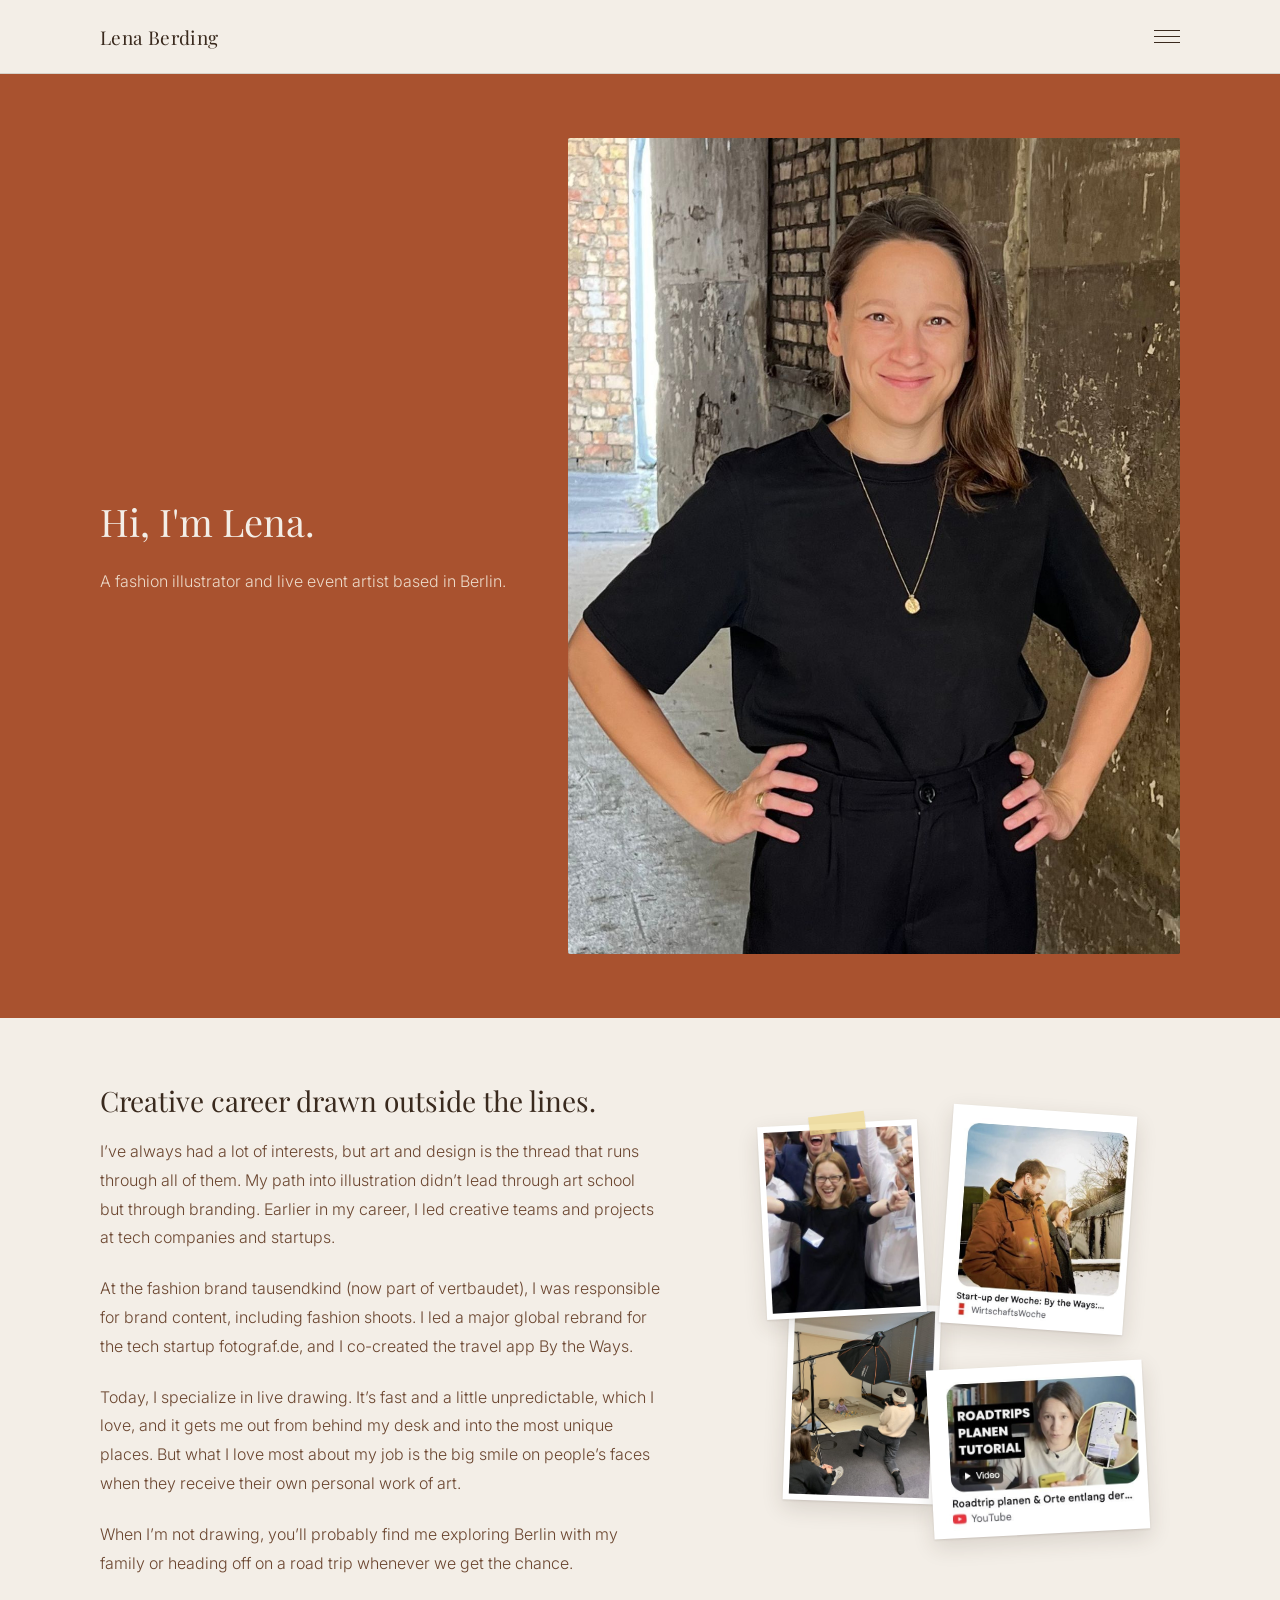
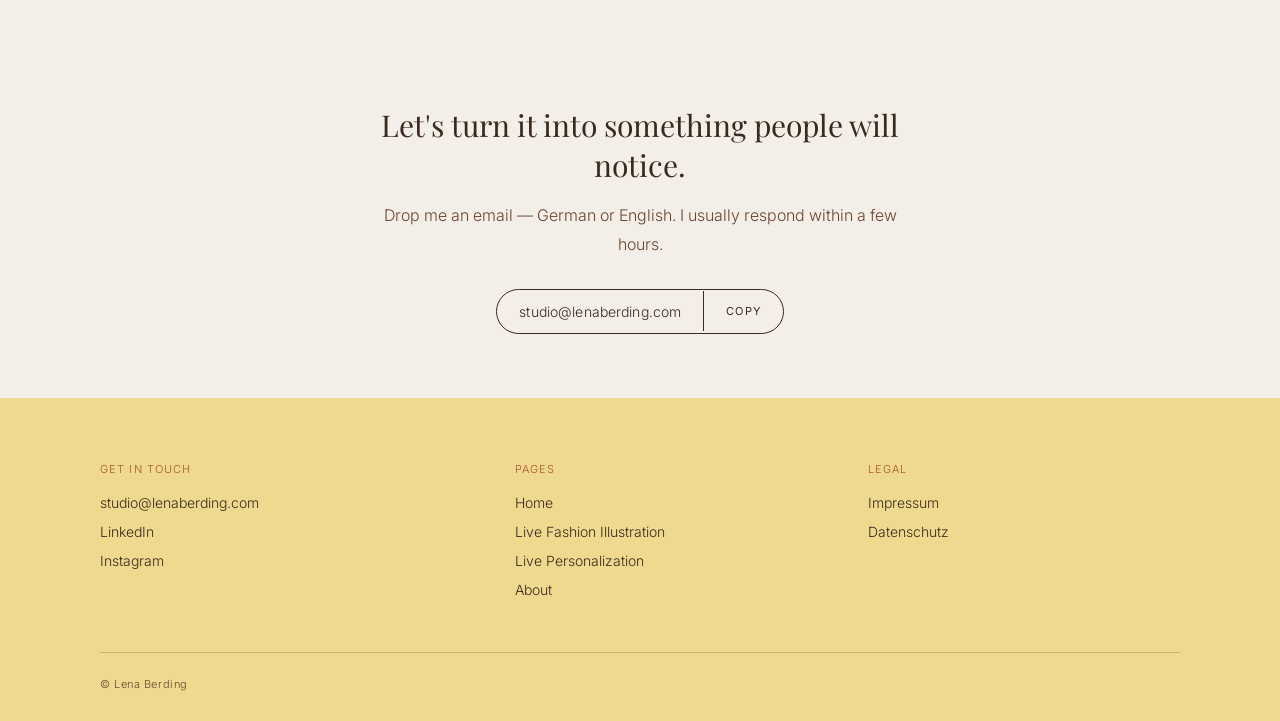
==== about.html @ 581aab5b "About: Überschrift Creative career drawn outside the lines" ====
<!DOCTYPE html>
<html lang="en">
<head>
<meta charset="UTF-8">
<meta name="viewport" content="width=device-width, initial-scale=1.0">

<!-- TEXT: Titel -->
<title>About Lena Berding — Fashion Illustrator &amp; Brand Strategist</title>
<!-- TEXT: Meta-Description -->
<meta name="description" content="I’m Lena, a Berlin-based fashion illustrator and live event artist. Before illustration, I led creative teams and projects at fashion and tech companies.">
<meta name="robots" content="index, follow">
<link rel="canonical" href="https://www.lenaberding.com/about.html">
<meta name="theme-color" content="#A9522F">

<meta property="og:type" content="profile">
<meta property="og:site_name" content="Lena Berding">
<meta property="og:title" content="About Lena Berding — Fashion Illustrator & Brand Strategist">
<meta property="og:description" content="I’m Lena, a Berlin-based fashion illustrator and live event artist. Before illustration, I led creative teams and projects at fashion and tech companies.">
<meta property="og:url" content="https://www.lenaberding.com/about.html">
<meta property="og:image" content="https://www.lenaberding.com/images/fashion-illustrator-lena-berding-about.jpg">
<meta property="og:locale" content="en_US">
<meta name="twitter:card" content="summary_large_image">

<link rel="icon" type="image/x-icon" href="favicon.ico">
<link rel="icon" type="image/png" sizes="32x32" href="favicon-32x32.png">
<link rel="icon" type="image/png" sizes="16x16" href="favicon-16x16.png">
<link rel="apple-touch-icon" sizes="180x180" href="apple-touch-icon.png">
<link rel="manifest" href="site.webmanifest">

<!-- Schriften werden selbst gehostet (fonts/-Ordner + @font-face in style.css) —
     kein Aufruf an Google-Server, daher kein Cookie-Banner dafür nötig. -->
<link rel="stylesheet" href="style.css?v=16">

<script type="application/ld+json">
{
  "@context": "https://schema.org",
  "@type": "Person",
  "name": "Lena Berding",
  "jobTitle": "Fashion Illustrator",
  "url": "https://www.lenaberding.com/about.html",
  "image": "https://www.lenaberding.com/images/fashion-illustrator-lena-berding-about.jpg",
  "email": "studio@lenaberding.com",
  "alumniOf": ["tausendkind", "fotograf.de", "GotPhoto"],
  "description": "Berlin-based fashion illustrator and live event artist with a background in leading creative teams and projects at fashion and tech companies."
}
</script>
</head>
<body>

<header>
  <div class="headbar wrap">
    <a class="logo" href="index.html">Lena Berding</a>
    <button type="button" class="burger" id="burgerBtn" aria-label="Open menu" aria-expanded="false" aria-controls="overlay">
      <span></span><span></span><span></span>
    </button>
  </div>
</header>

<div class="overlay" id="overlay" role="dialog" aria-modal="true" aria-label="Menu">
  <button type="button" class="overlay-close" id="overlayClose" aria-label="Close menu">&times;</button>
  <nav class="overlay-links">
    <a href="index.html">Home</a>
    <a href="live-fashion-illustration.html">Live Fashion Illustration</a>
    <a href="live-personalization.html">Live Personalization</a>
    <a href="about.html" aria-current="page">About</a>
  </nav>
  <div class="overlay-quick">
    <a data-email-user="studio" data-email-domain="lenaberding.com">Contact me</a>
    <a href="https://www.linkedin.com/in/lenaberding/" target="_blank" rel="noopener">LinkedIn</a>
    <a href="https://www.instagram.com/lenaberding" target="_blank" rel="noopener">Instagram</a>
  </div>
</div>

<main>

  <section class="band-terracotta">
    <div class="wrap split">
      <div>
        <!-- TEXT: About-Hero -->
        <h1 style="font-size:38px;">Hi, I'm Lena.</h1>
        <p class="lead" style="margin-top:20px;">A fashion illustrator and live event artist based in Berlin.</p>
      </div>
      <!-- BILD AUSTAUSCHEN: images/fashion-illustrator-lena-berding-about.jpg (empfohlen ca. 900×1200px, Hochformat) -->
      <div class="portrait">
        <img src="images/fashion-illustrator-lena-berding-about.jpg" alt="Portrait of Lena Berding, fashion illustrator and brand strategist" width="900" height="1200" loading="eager" fetchpriority="high">
      </div>
    </div>
  </section>

  <section>
    <div class="wrap about-story">
      <div class="about-story-text">
      <!-- TEXT: Werdegang — je Absatz eine Station -->
      <h2 style="font-size:28px;">Creative career drawn outside the lines.</h2>
      <p class="lead" style="margin-top:18px; max-width:640px;">I’ve always had a lot of interests, but art and design is the thread that runs through all of them. My path into illustration didn’t lead through art school but through branding. Earlier in my career, I led creative teams and projects at tech companies and startups.</p>
      <p class="lead" style="margin-top:22px; max-width:640px;">At the fashion brand tausendkind (now part of vertbaudet), I was responsible for brand content, including fashion shoots. I led a major global rebrand for the tech startup fotograf.de, and I co-created the travel app By the Ways.</p>
      <p class="lead" style="margin-top:22px; max-width:640px;">Today, I specialize in live drawing. It’s fast and a little unpredictable, which I love, and it gets me out from behind my desk and into the most unique places. But what I love most about my job is the big smile on people’s faces when they receive their own personal work of art.</p>
      <p class="lead" style="margin-top:22px; max-width:640px;">When I’m not drawing, you’ll probably find me exploring Berlin with my family or heading off on a road trip whenever we get the chance.</p>
      </div>
      <div class="about-collage" aria-label="Glimpses from earlier projects">
        <figure class="clip c1 tape"><img src="images/about-lena-berding-fotograf-de-photokina.jpg" alt="Lena with the fotograf.de team at photokina" loading="lazy"></figure>
        <figure class="clip c2"><img src="images/about-by-the-ways-wirtschaftswoche-startup-der-woche.jpg" alt="WirtschaftsWoche article: Start-up der Woche, By the Ways" loading="lazy"></figure>
        <figure class="clip c3 tape"><img src="images/about-tausendkind-fashion-shoot-behind-the-scenes.jpg" alt="Behind the scenes at a tausendkind fashion shoot" loading="lazy"></figure>
        <figure class="clip c4"><img src="images/about-by-the-ways-roadtrip-tutorial.jpg" alt="By the Ways road trip planning tutorial on YouTube" loading="lazy"></figure>
      </div>
    </div>
  </section>

  <section class="cta-section on-light">
    <div class="wrap">
      <h2>Let's turn it into something people will notice.</h2>
      <p class="lead">Drop me an email — German or English. I usually respond within a few hours.</p>
      <div class="email-pill">
        <!-- TEXT: E-Mail — an BEIDEN Stellen ändern -->
        <span class="email-text" data-email-user="studio" data-email-domain="lenaberding.com"></span>
        <button class="copy-btn" data-email-user="studio" data-email-domain="lenaberding.com"><span class="copy-label">Copy</span></button>
      </div>
    </div>
  </section>

</main>

<footer>
  <div class="wrap">
    <div class="foot-top">
      <div>
        <div class="foot-col-title">Get in touch</div>
        <div class="foot-links">
          <a data-email-user="studio" data-email-domain="lenaberding.com"></a>
          <a href="https://www.linkedin.com/in/lenaberding/" target="_blank" rel="noopener">LinkedIn</a>
          <a href="https://www.instagram.com/lenaberding" target="_blank" rel="noopener">Instagram</a>
        </div>
      </div>
      <div>
        <div class="foot-col-title">Pages</div>
        <div class="foot-links">
          <a href="index.html">Home</a>
          <a href="live-fashion-illustration.html">Live Fashion Illustration</a>
          <a href="live-personalization.html">Live Personalization</a>
          <a href="about.html">About</a>
        </div>
      </div>
      <div>
        <div class="foot-col-title">Legal</div>
        <div class="foot-links">
          <a href="impressum.html">Impressum</a>
          <a href="datenschutz.html">Datenschutz</a>
        </div>
      </div>
    </div>
    <div class="foot-bottom">
      <span>&copy; Lena Berding</span>
    </div>
  </div>
</footer>

<script src="script.js?v=7"></script>
</body>
</html>
---- style.css ----
/*
  Lena Berding — Website Stylesheet
  ----------------------------------
  Farben, Abstände und Layout werden hier gesteuert.
  Texte werden direkt in index.html geändert.
*/

/* ---------- Schriften (selbst gehostet, kein Google-Fonts-Aufruf) ----------
   Dateien liegen im fonts/-Ordner. Es sind "Variable Fonts": eine einzige
   Datei pro Schriftschnitt deckt automatisch alle Schriftstärken ab (deshalb
   nur 6 Dateien für 3 Schriftfamilien × normal/kursiv). Weil nichts mehr von
   fonts.googleapis.com/fonts.gstatic.com geladen wird, ist dafür auch kein
   Cookie-Banner nötig. Lizenz: SIL Open Font License, siehe fonts/OFL-*.txt. */
  @font-face {
    font-family: 'Inter';
    src: url('fonts/inter-normal.woff2') format('woff2');
    font-weight: 100 900;
    font-style: normal;
    font-display: swap;
  }
  @font-face {
    font-family: 'Inter';
    src: url('fonts/inter-italic.woff2') format('woff2');
    font-weight: 100 900;
    font-style: italic;
    font-display: swap;
  }
  @font-face {
    font-family: 'Playfair Display';
    src: url('fonts/playfair-display-normal.woff2') format('woff2');
    font-weight: 400 900;
    font-style: normal;
    font-display: swap;
  }
  @font-face {
    font-family: 'Playfair Display';
    src: url('fonts/playfair-display-italic.woff2') format('woff2');
    font-weight: 400 900;
    font-style: italic;
    font-display: swap;
  }
  @font-face {
    font-family: 'Cormorant Garamond';
    src: url('fonts/cormorant-garamond-normal.woff2') format('woff2');
    font-weight: 400 900;
    font-style: normal;
    font-display: swap;
  }
  @font-face {
    font-family: 'Cormorant Garamond';
    src: url('fonts/cormorant-garamond-italic.woff2') format('woff2');
    font-weight: 400 900;
    font-style: italic;
    font-display: swap;
  }

  :root{
    --terracotta: #A9522F;
    --terracotta-dark: #7A3A1F;
    --terracotta-deep: #5E2C16;
    --cream: #F3EEE7;
    --cream-2: #ECE4D8;
    --ink: #3A2A1E;
    --ink-soft: #6B4630;
    --gold: #EED98F; /* Buttergelb: Akzentfarbe auf Terracotta */
    --butter: #EED98F;
    --line: rgba(58,42,30,0.15);
  }
  * { box-sizing: border-box; margin:0; padding:0; }
  html { scroll-behavior: smooth; }
  body {
    font-family: 'Inter', sans-serif;
    color: var(--ink);
    background: var(--cream);
    font-weight: 300;
    -webkit-font-smoothing: antialiased;
  }
  h1,h2,h3 { font-family:'Playfair Display', serif; font-weight:400; }
  .acc { font-family:'Playfair Display', serif; font-style: italic; color: var(--gold); font-size: 1.05em; }
  a { color: inherit; text-decoration: none; }
  button { font-family: inherit; cursor: pointer; background:none; border:none; color:inherit; }
  .wrap { max-width: 1160px; margin: 0 auto; padding: 0 40px; }
  @media (max-width: 700px){ .wrap{ padding: 0 22px; } }

  /* ---------- header ---------- */
  header {
    position: sticky; top:0; z-index: 60;
    background: var(--cream); border-bottom: 1px solid var(--line);
  }
  .headbar {
    display:flex; align-items:center; justify-content:space-between;
    padding: 22px 40px;
  }
  @media (max-width: 700px){ .headbar{ padding: 18px 22px; } }
  .logo {
    font-family:'Playfair Display', serif; font-size:19px; letter-spacing:0.02em;
    cursor: pointer; border: none; background: none; color: var(--ink);
  }
  .burger {
    display:flex; flex-direction:column; gap:5px; width: 26px; cursor:pointer;
    background:none; border:0; padding:8px 0; box-sizing:content-box;
  }
  .overlay-close { background:none; border:0; cursor:pointer; padding:4px; }
  .burger:focus-visible, .overlay-close:focus-visible,
  .overlay a:focus-visible, .faq-q:focus-visible { outline: 2px solid var(--gold); outline-offset: 4px; }
  .burger span { display:block; height:1px; background: var(--ink); width:100%; transition: transform .2s, opacity .2s; }

  /* ---------- overlay menu ---------- */
  .overlay {
    position: fixed; inset:0; background: var(--terracotta-deep); color: var(--cream);
    z-index: 100; display:flex; flex-direction:column; justify-content:center;
    padding: 60px; opacity:0; visibility:hidden; transform: translateY(-8px);
    transition: opacity .28s ease, transform .28s ease, visibility .28s;
  }
  .overlay.open { opacity:1; visibility:visible; transform: translateY(0); }
  .overlay-close {
    position:absolute; top: 26px; right: 34px; font-size: 26px; color: var(--cream); line-height:1;
  }
  @media (max-width:700px){ .overlay{ padding: 36px 26px; } .overlay-close{ top:20px; right:22px; } }
  .overlay-links { display:flex; flex-direction:column; gap: 16px; }
  .overlay-links a {
    font-family:'Playfair Display', serif; font-size: 44px; color: var(--cream);
    transition: color .2s;
  }
  .overlay-links a:hover { color: var(--gold); }
  .overlay-links a[aria-current="page"] { color: var(--gold); }
  @media (max-width:700px){ .overlay-links a{ font-size:30px; } }
  .overlay-quick {
    display:flex; gap: 26px; margin-top: 54px; padding-top: 28px; border-top: 1px solid rgba(243,238,231,0.25);
  }
  .overlay-quick a {
    font-size: 12px; letter-spacing: 0.1em; text-transform: uppercase; color: var(--gold);
  }
  .overlay-quick a:hover { color: var(--cream); }

  /* ---------- generic ---------- */
  section { padding: 64px 0; }
  @media (max-width:700px){ section { padding: 48px 0; } }
  .band-terracotta { background: var(--terracotta); color: var(--cream); }
  .band-deep { background: var(--terracotta-deep); color: var(--cream); }
  p.lead { font-size: 16px; line-height: 1.8; color: var(--ink-soft); max-width: 520px; }
  .band-terracotta p.lead, .band-deep p.lead { color: #ecd9c8; }
  .sketch svg { width:100%; height:100%; display:block; }
  .sketch { stroke: currentColor; }

  /* ---------- home hero ---------- */
  .hero {
    display:grid; grid-template-columns: 1.1fr 0.9fr; align-items:center; gap: 50px;
    min-height: 460px;
  }
  @media (max-width:900px){ .hero{ grid-template-columns:1fr; min-height:auto; } }
  .hero h1 { font-size: 46px; line-height: 1.2; max-width: 600px; }
  @media (max-width:600px){ .hero h1{ font-size:32px; } }
  .hero p.lead { margin-top: 22px; }
.hero-figure { color: var(--gold); opacity:0.9; aspect-ratio: 4/5; }
  /* ---------- offer cards ---------- */
  .offers { display:grid; grid-template-columns: 1fr 1fr; gap: 20px; margin-top: 34px; }
  @media (max-width:780px){ .offers{ grid-template-columns:1fr; } }
  .offer-card {
    padding: 42px 40px; border-radius: 2px; transition: transform .2s ease, box-shadow .2s ease;
  }
  .offer-card:hover { transform: translateY(-4px); box-shadow: 0 16px 34px rgba(58,42,30,0.14); }
  .offer-card.dark { background: var(--terracotta-deep); color: var(--cream); }
  .offer-card.light { background: var(--cream-2); color: var(--ink); }
  .offer-card h3 { font-size: 25px; margin-bottom: 14px; }
  .offer-card p { font-size:14px; line-height:1.75; margin-bottom: 26px; max-width: 380px; }
  .offer-card.dark p { color: #ecd9c8; }
  .offer-card.light p { color: var(--ink-soft); }
  .offer-cta {
    display:inline-flex; align-items:center; gap: 8px; font-size:11px; letter-spacing:0.12em; text-transform:uppercase;
    padding: 12px 22px; border: 1px solid currentColor; transition: background .2s ease, color .2s ease;
  }
  .offer-card.dark .offer-cta:hover { background: var(--cream); color: var(--terracotta-deep); }
  .offer-card.light .offer-cta:hover { background: var(--terracotta); color: var(--cream); border-color: var(--terracotta); }
  .offer-cta .arrow { transition: transform .2s ease; }
  .offer-cta:hover .arrow { transform: translateX(4px); }

  /* ---------- split (about teaser) ---------- */
  .split { display:grid; grid-template-columns: 0.8fr 1.2fr; gap: 60px; align-items:center; }
  @media (max-width:860px){ .split{ grid-template-columns:1fr; } }
  .portrait {
    aspect-ratio: 3/4; background: var(--terracotta-dark); border-radius: 2px;
    display:flex; align-items:center; justify-content:center; color: var(--gold);
  }
  .imgblock {
    aspect-ratio: 4/5; background: var(--cream-2); border-radius: 2px;
    display:flex; align-items:center; justify-content:center; color: var(--terracotta);
  }
  .band-terracotta .imgblock, .band-deep .imgblock { background: rgba(243,238,231,0.08); color: var(--gold); }

  /* ---------- contact / CTA section ---------- */
  .cta-section { text-align:center; }
  .cta-section h2 { font-size: 30px; max-width: 560px; margin: 0 auto; }
  .cta-section p.lead { margin: 16px auto 0; text-align:center; }
  .email-pill {
    display:inline-flex; align-items:center; margin-top: 30px; border: 1px solid currentColor;
    border-radius: 999px; overflow:hidden;
  }
  .email-pill .email-text { padding: 13px 22px; font-size: 14px; letter-spacing:0.01em; }
  .email-pill .copy-btn {
    padding: 13px 22px; font-size: 11px; letter-spacing:0.1em; text-transform:uppercase;
    border-left: 1px solid currentColor; transition: background .2s ease, color .2s ease;
    display:flex; align-items:center; gap:6px;
  }
  .cta-section.on-light .email-pill { color: var(--ink); }
  .cta-section.on-light .copy-btn:hover { background: var(--ink); color: var(--cream); }
  .cta-section.on-dark .email-pill { color: var(--cream); }
  .cta-section.on-dark .copy-btn:hover { background: var(--cream); color: var(--terracotta-deep); }

  /* ---------- process steps ---------- */
  .steps { display:grid; grid-template-columns: repeat(3,1fr); gap: 46px; margin-top: 32px; }
  @media (max-width:820px){ .steps{ grid-template-columns:1fr; } }
  .step .stepnum { font-family:'Cormorant Garamond', serif; font-style:italic; font-size:40px; color: var(--terracotta); margin-bottom: 14px; }
  .step h3 { font-size: 20px; margin-bottom: 10px; }
  .step p { font-size: 13.5px; line-height:1.75; color: var(--ink-soft); }

  /* ---------- magic section ---------- */
  .magic { display:grid; grid-template-columns: 1fr 1fr; gap: 60px; align-items:center; }
  @media (max-width:860px){ .magic{ grid-template-columns:1fr; } }
  .magic h2 { font-size: 30px; margin-bottom: 18px; }

  /* ---------- quote section ---------- */
  .quote-section { text-align:center; padding: 0; }
  .quote-section > :first-child { margin-top: 0; }
  .quote-section blockquote {
    font-family:'Playfair Display', serif; font-style: italic; font-size: 32px; line-height:1.4;
    max-width: 640px; margin: 0 auto 40px;
  }
  @media (max-width:600px){ .quote-section blockquote{ font-size:24px; } }
  .quote-image {
    max-width: 520px; margin: 0 auto; aspect-ratio: 16/9; background: rgba(243,238,231,0.08);
    display:flex; align-items:center; justify-content:center; color: var(--gold); border-radius: 2px;
  }

  /* ---------- photo strip (Reihe aus mehreren Fotos, z. B. unter dem Zitat) ----------
     Randlose Reihe: alle Fotos haben dieselbe Höhe, ihre Breite richtet sich nach dem
     eigenen Seitenverhältnis. Läuft absichtlich über die volle Bildschirmbreite
     (deshalb außerhalb von .wrap platziert, siehe HTML).

     Ab 640px Breite (Desktop/Tablet): Flexbox streckt/staucht die Fotos minimal, so
     dass die Reihe exakt die volle Breite ausfüllt, egal wie viele Fotos oder welches
     Format — kein Zuschneiden von Hand nötig.

     Unter 640px (Handy): die Reihe bleibt eine Reihe und wird stattdessen waagerecht
     weggewischt (Scroll-Snap) — so verhindert, dass die Fotos auf kleinen Screens
     untereinander erscheinen. */
  .photo-strip {
    display:flex; height: 320px; gap: 5px; margin-top: 34px;
  }
  .photo-strip img {
    height:100%; width:auto; flex:1 1 auto; min-width:0; object-fit:cover; display:block;
  }
  @media (max-width:900px){ .photo-strip{ height: 240px; } }
  @media (max-width:640px){
    .photo-strip {
      height: 200px; margin-top: 34px; gap: 6px;
      overflow-x: auto; -webkit-overflow-scrolling: touch; scroll-snap-type: x mandatory;
      padding: 0 22px;
    }
    .photo-strip img { flex: 0 0 auto; scroll-snap-align: start; }
  }

  /* ---------- faq ---------- */
  .faq-list { margin-top: 20px; }
  .faq-item { border-top: 1px solid rgba(243,238,231,0.25); padding: 26px 0; }
  .faq-item:last-child { border-bottom: 1px solid rgba(243,238,231,0.25); }
  .faq-q { display:flex; justify-content:space-between; align-items:center; gap:16px; font-size:15px; font-family:'Playfair Display',serif; color: var(--cream); cursor:pointer; list-style:none; }
  .faq-q::-webkit-details-marker { display:none; }
  .faq-q .plus { font-family:'Inter',sans-serif; font-size: 20px; color: var(--gold); transition: transform .2s; }
  .faq-item[open] .plus { transform: rotate(45deg); }
  .faq-a { padding-top: 14px; font-size:13.5px; line-height:1.8; color: #f2e6d9; max-width: 620px; }
  .faq-a ul { margin-top: 8px; padding-left: 20px; }
  .faq-a li { margin-bottom: 4px; }

  /* ---------- masonry gallery (Serien-Übersicht, z.B. editorial-illustration.html) ----------
     Bilder ordnen sich automatisch in gleich breite Spalten ein, unabhängig vom
     Seitenverhältnis (Hochformat, Querformat, quadratisch) — kein manuelles
     Zuschneiden nötig. Die Spalten selbst (.masonry-col) werden von script.js
     zur Laufzeit erzeugt und befüllt (siehe initMasonry dort); das sorgt dafür,
     dass immer alle Spalten über die volle Breite genutzt werden, auch bei nur
     wenigen bzw. sehr unterschiedlich hohen Bildern.
     Jede Kachel verlinkt auf eine eigene Serien-Detailseite (siehe series-*.html). */
  .masonry { margin-top: 50px; display:flex; align-items:flex-start; gap: 28px; }
  @media (max-width: 900px){ .masonry{ gap: 20px; } }
  .masonry-col { display:flex; flex-direction:column; gap: 28px; flex: 1 1 0; min-width: 0; }
  @media (max-width: 900px){ .masonry-col{ gap: 20px; } }
  .masonry-item {
    display:block; position: relative; border-radius: 2px; overflow:hidden; background: var(--cream-2);
  }
  .masonry-item img { width:100%; height:auto; display:block; transition: transform .5s ease; }
.masonry-item video { width:100%; height:auto; display:block; }
  .masonry-item:hover img, .masonry-item:focus-visible img { transform: scale(1.045); }
  .masonry-overlay {
    position:absolute; inset:0; display:flex; align-items:center; justify-content:center;
    text-align:center; padding: 22px; background: rgba(58,42,30,0.45);
    opacity:0; transition: opacity .3s ease;
  }
  .masonry-item:hover .masonry-overlay,
  .masonry-item:focus-visible .masonry-overlay { opacity:1; }
  .masonry-title {
    font-family:'Playfair Display', serif; font-style: italic; font-size: 20px; color: var(--cream);
  }
  .masonry-item:focus-visible { outline: 2px solid var(--gold); outline-offset: 3px; }

  /* ---------- Serien-Detailseite (series-*.html): Titel + Beschreibung oben,
     darunter die volle Galerie dieser Serie — gleiche Masonry-Logik, ohne Link/Overlay. ---------- */
  .series-back { display:inline-block; margin-bottom: 26px; font-size: 13px; letter-spacing:0.04em; color: var(--ink-soft); }
  .series-back:hover { color: var(--terracotta); }
  .series-head h1 { font-size: 38px; max-width: 700px; }
  @media (max-width:600px){ .series-head h1{ font-size:28px; } }
  .series-head p.lead { margin-top: 18px; max-width: 640px; }
  .series-gallery { margin-top: 10px; }
  .series-gallery .masonry-item { cursor: default; }
  .series-gallery .masonry-item img { transition: none; }

  /* ---------- about ---------- */
  .credits { margin-top: 34px; padding-top: 20px; padding-bottom: 20px; display:flex; flex-wrap:wrap; gap: 10px 28px; }
  .credits a { font-size:11px; letter-spacing:0.08em; text-transform:uppercase; color: var(--ink-soft); opacity:0.75; border-bottom: 1px solid transparent; }
  .credits a:hover { opacity:1; border-color: var(--ink-soft); }

  /* ---------- legal ---------- */
  .legal h1 { margin-bottom: 30px; }
.legal h2 { font-size: 30px; margin-bottom: 26px; }
.legal h3 { font-size: 16px; margin: 26px 0 8px; }
.legal p { font-size: 13.5px; line-height: 1.9; color: var(--ink-soft); max-width: 640px; }

.legal ul,
.legal ol {
  font-size: 13.5px;
  line-height: 1.9;
  color: var(--ink-soft);
  max-width: 640px;
  margin: 0 0 16px;
  padding-left: 20px;
}

.legal li {
  margin-bottom: 8px;
}

  /* ---------- footer ---------- */
  footer { background: var(--terracotta-deep); color: var(--cream); padding: 64px 0 30px; }
  .foot-top { display:grid; grid-template-columns: 1.2fr 1fr 1fr; gap: 40px; }
  @media (max-width:700px){ .foot-top{ grid-template-columns:1fr; gap: 34px; } }
  .foot-col-title { font-size: 11px; letter-spacing:0.1em; text-transform:uppercase; color: var(--gold); margin-bottom: 18px; }
  .foot-links { display:flex; flex-direction:column; gap: 12px; font-size: 14px; }
  .foot-links a { color: #ecd9c8; }
  .foot-links a:hover { color: var(--cream); }
  .foot-bottom {
    margin-top: 54px; padding-top: 24px; border-top: 1px solid rgba(243,238,231,0.2);
    display:flex; flex-wrap:wrap; justify-content:space-between; gap:14px;
    font-size: 11px; letter-spacing:0.05em; color: #d9bfa8;
  }


/* ---------- Bilder ----------
   Alle Bild-Container (Hero, Portrait, Galerie, Zitat-Bild) skalieren
   das eingesetzte <img> automatisch passend zu, egal welches Seitenverhältnis
   das Originalfoto hat. */
.hero-figure img,
.hero-figure video,
.portrait img,
.imgblock img,
.quote-image img,
.drawing-img img {
  width: 100%;
  height: 100%;
  object-fit: cover;
  display: block;
  border-radius: 2px;
}

/* ---------- Teaser-Karten mit Bild (Startseite, "Let's work together") ----------
   Das Bild sitzt unter dem Button und läuft bis an den Kartenrand.
   Bildausschnitt anpassen: object-position im style-Attribut des <img> ändern
   (z. B. "50% 30%" = mittig, eher oben). */
.offer-card { display:flex; flex-direction:column; overflow:hidden; }
.offer-card .offer-cta { align-self:flex-start; }
/* Die ganze Karte ist klickbar, daher reagiert der Button auf Hover über der Karte */
.offer-card.dark:hover .offer-cta { background: var(--cream); color: var(--terracotta-deep); }
.offer-card.light:hover .offer-cta { background: var(--terracotta); color: var(--cream); border-color: var(--terracotta); }
.offer-card:hover .offer-cta .arrow { transform: translateX(4px); }
.offer-media {
  margin: 34px -40px -42px; aspect-ratio: 2 / 1; overflow:hidden;
}
.offer-media img { width:100%; height:100%; object-fit:cover; display:block; transition: transform .5s ease; }
.offer-card:hover .offer-media img { transform: scale(1.03); }
@media (max-width:700px){
  .offer-card { padding: 34px 26px; }
  .offer-media { margin: 28px -26px -34px; aspect-ratio: 3 / 2; }
}

/* ---------- Hero-Collage (2×2 Fotos im Hero, z. B. Live-Seite) ---------- */
.hero-grid {
  display:grid; grid-template-columns: 1fr 1fr; grid-template-rows: 1fr 1fr; gap: 0; aspect-ratio: 4/5; overflow:hidden;
}
.hero-grid img { width:100%; height:100%; object-fit:cover; display:block; min-height:0; }

/* ---------- Projekt-Section: Titel + Text, darunter eine freie Collage ----------
   COLLAGE — Bilder ordnen sich automatisch in Reihen gleicher Höhe an, die die
   volle Breite füllen (wie in einem Fotoalbum). Funktioniert mit 3 genauso wie
   mit 10 Bildern, auf dem Handy werden die Reihen kürzer und die Bilder größer.
   Pro Bild:  style="--r:0.75"  = Seitenverhältnis Breite/Höhe
              (Hochformat 3:4 = 0.75, Querformat 4:3 = 1.33, Handy-Screenshot = 0.46)
   class="tilt" bzw. "tilt tilt-left" = Bild leicht schräg mit Schatten, als Akzent
   (gut für Screenshots von Instagram & Co.).
   Zum Hinzufügen: eine komplette <figure>-Zeile kopieren und Dateinamen ändern. */
.project-head { max-width: 680px; }
.project-head h2 { font-size: 30px; line-height:1.25; }
.project-head .project-meta {
  font-size: 11px; letter-spacing: 0.12em; text-transform: uppercase; color: var(--terracotta);
  margin-bottom: 14px;
}
.project-head p.lead { margin-top: 16px; max-width: 620px; }
@media (max-width:600px){ .project-head h2{ font-size:25px; } }

.collage {
  --h: 320px;
  display:flex; flex-wrap:wrap; gap: 4px; margin-top: 32px; align-items:center; justify-content:center;
}
.collage figure {
  margin:0; flex: calc(var(--r) * 100) 1 calc(var(--r) * var(--h));
  aspect-ratio: var(--r); max-width: calc(var(--r) * var(--h) * 1.2);
  overflow:hidden; border-radius: 2px; background: var(--cream-2);
}
.collage img { width:100%; height:100%; object-fit:cover; display:block; }
.collage figure.tilt {
  flex-grow: 0; overflow:visible; background:none; position:relative; z-index:1;
  transform: rotate(4deg) translateY(10px); margin: 0 6px;
}
.collage figure.tilt.tilt-left { transform: rotate(-5deg) translateY(-6px); }
.collage figure.tilt img { border-radius: 10px; box-shadow: 0 14px 30px rgba(58,42,30,0.28); }
.collage.compact { --h: 240px; } /* etwas niedrigere Reihen, z. B. damit 4 Bilder in eine Reihe passen */
@media (max-width:900px){ .collage, .collage.compact{ --h: 220px; } }
@media (max-width:600px){
  .collage, .collage.compact { --h: 190px; gap: 4px; margin-top: 24px; }
  .collage figure.tilt { transform: rotate(3deg); margin: 6px 4px; flex-basis: calc(var(--r) * var(--h) * 0.8); }
  .collage figure.tilt.tilt-left { transform: rotate(-3deg); }
}

/* ---------- Teaser im Magazin-Stil (Startseite): keine Kästen, Bild oben, Text darunter ---------- */
.offers.editorial { gap: 40px; }
.offers.editorial .offer-card { background: none; color: var(--ink); padding: 0; }
.offers.editorial .offer-card:hover { transform:none; box-shadow:none; }
.offers.editorial .offer-card p { color: var(--ink-soft); }
.offers.editorial .offer-media { order: -1; margin: 0 0 26px; aspect-ratio: 4 / 3; border-radius: 2px; }
.offers.editorial .offer-cta { padding: 0 0 4px; border: none; border-bottom: 1px solid currentColor; }
.offers.editorial .offer-card:hover .offer-cta { background:none; color: var(--terracotta); border-color: var(--terracotta); }

/* ---------- Hero-CTA (Live-Seite): "Enquire →" + E-Mail-Pill ---------- */
.hero-cta { margin-top: 30px; display:flex; flex-wrap:wrap; align-items:center; gap: 14px 18px; }
.hero-cta-label { font-weight: 700; font-size: 21px; letter-spacing: 0.02em; display:inline-flex; align-items:center; gap: 10px; }
.hero-cta-label .arrow { font-size: 24px; line-height: 1; }
.hero .email-pill { margin-top: 0; color: var(--cream); }
.hero .copy-btn:hover { background: var(--cream); color: var(--terracotta-deep); }
@media (max-width:600px){ .hero-cta { flex-direction:column; align-items:center; gap: 12px; margin-top: 36px; } .hero-cta-label .arrow { transform: rotate(90deg); } .hero .email-pill .email-text, .hero .email-pill .copy-btn { padding: 12px 16px; } .hero .email-pill .email-text { font-size: 13px; } }
@media (max-width:600px){ .hero-center-mobile > div:first-child { text-align:center; } .hero-center-mobile h1, .hero-center-mobile p.lead { margin-left:auto; margin-right:auto; } }

/* ---------- Buttergelb statt Dunkelbraun ----------
   Flächen (About-Teaser, Fotoreihe/FAQ, Kontakt auf About, Footer) sind buttergelb
   mit dunkler Schrift. Dazu taucht Buttergelb als Akzent auf Terracotta wieder auf
   (Hero-Kursivwörter, Menü, Copy-Button-Hover, Textmarkierung). */
.band-deep, footer { background: var(--butter); color: var(--ink); }
.band-deep p.lead { color: var(--ink-soft); }
.band-deep .offer-cta { color: var(--ink); border-color: var(--ink); }
.band-deep .offer-cta:hover { background: var(--ink); color: var(--butter); }
.faq-item { border-top-color: rgba(58,42,30,0.22); }
.faq-item:last-child { border-bottom-color: rgba(58,42,30,0.22); }
.faq-q { color: var(--ink); }
.faq-q .plus { color: var(--terracotta); }
.faq-a { color: var(--ink-soft); }
.cta-section.on-dark .email-pill { color: var(--ink); }
.cta-section.on-dark .copy-btn:hover { background: var(--ink); color: var(--butter); }
.foot-col-title { color: var(--terracotta); }
.foot-links a { color: var(--ink); }
.foot-links a:hover { color: var(--terracotta); }
.foot-bottom { border-top-color: rgba(58,42,30,0.2); color: var(--ink-soft); }
.overlay { background: var(--terracotta); }
.hero .copy-btn:hover, .band-terracotta .copy-btn:hover { background: var(--butter); color: var(--ink); border-color: var(--butter); }
::selection { background: var(--butter); color: var(--ink); }

/* ---------- about: collage ---------- */
.about-story { display: grid; grid-template-columns: minmax(0, 1fr) minmax(0, 0.75fr); gap: 64px; align-items: center; }
.about-story-text .lead { max-width: 560px !important; }
.about-collage { position: relative; aspect-ratio: 1 / 1.1; width: 100%; max-width: 400px; justify-self: center; }
.clip { position: absolute; margin: 0; background: #fff; padding: 6px; box-shadow: 0 1px 2px rgba(58,42,30,0.12), 0 8px 22px rgba(58,42,30,0.14); }
.clip img { display: block; width: 100%; height: auto; }
.clip.tape::before { content: ""; position: absolute; top: -9px; left: 50%; width: 56px; height: 18px; transform: translateX(-50%) rotate(-4deg); background: rgba(238,217,143,0.75); box-shadow: 0 1px 2px rgba(58,42,30,0.08); }
.c1 { left: 0;   top: 3%;  width: 40%; transform: rotate(-3deg); z-index: 2; }
.c2 { left: 46%; top: 0;   width: 46%; transform: rotate(4deg);  z-index: 3; }
.c3 { left: 6%;  top: 44%; width: 38%; transform: rotate(2deg);  z-index: 1; }
.c4 { left: 42%; top: 58%; width: 54%; transform: rotate(-3deg); z-index: 4; }
@media (max-width: 900px) {
  .about-story { grid-template-columns: 1fr; gap: 48px; }
  .about-collage { max-width: 340px; margin: 0 auto; }
}
@media (max-width: 600px) { .clip { padding: 4px; } .clip.tape::before { width: 40px; height: 13px; top: -7px; } }
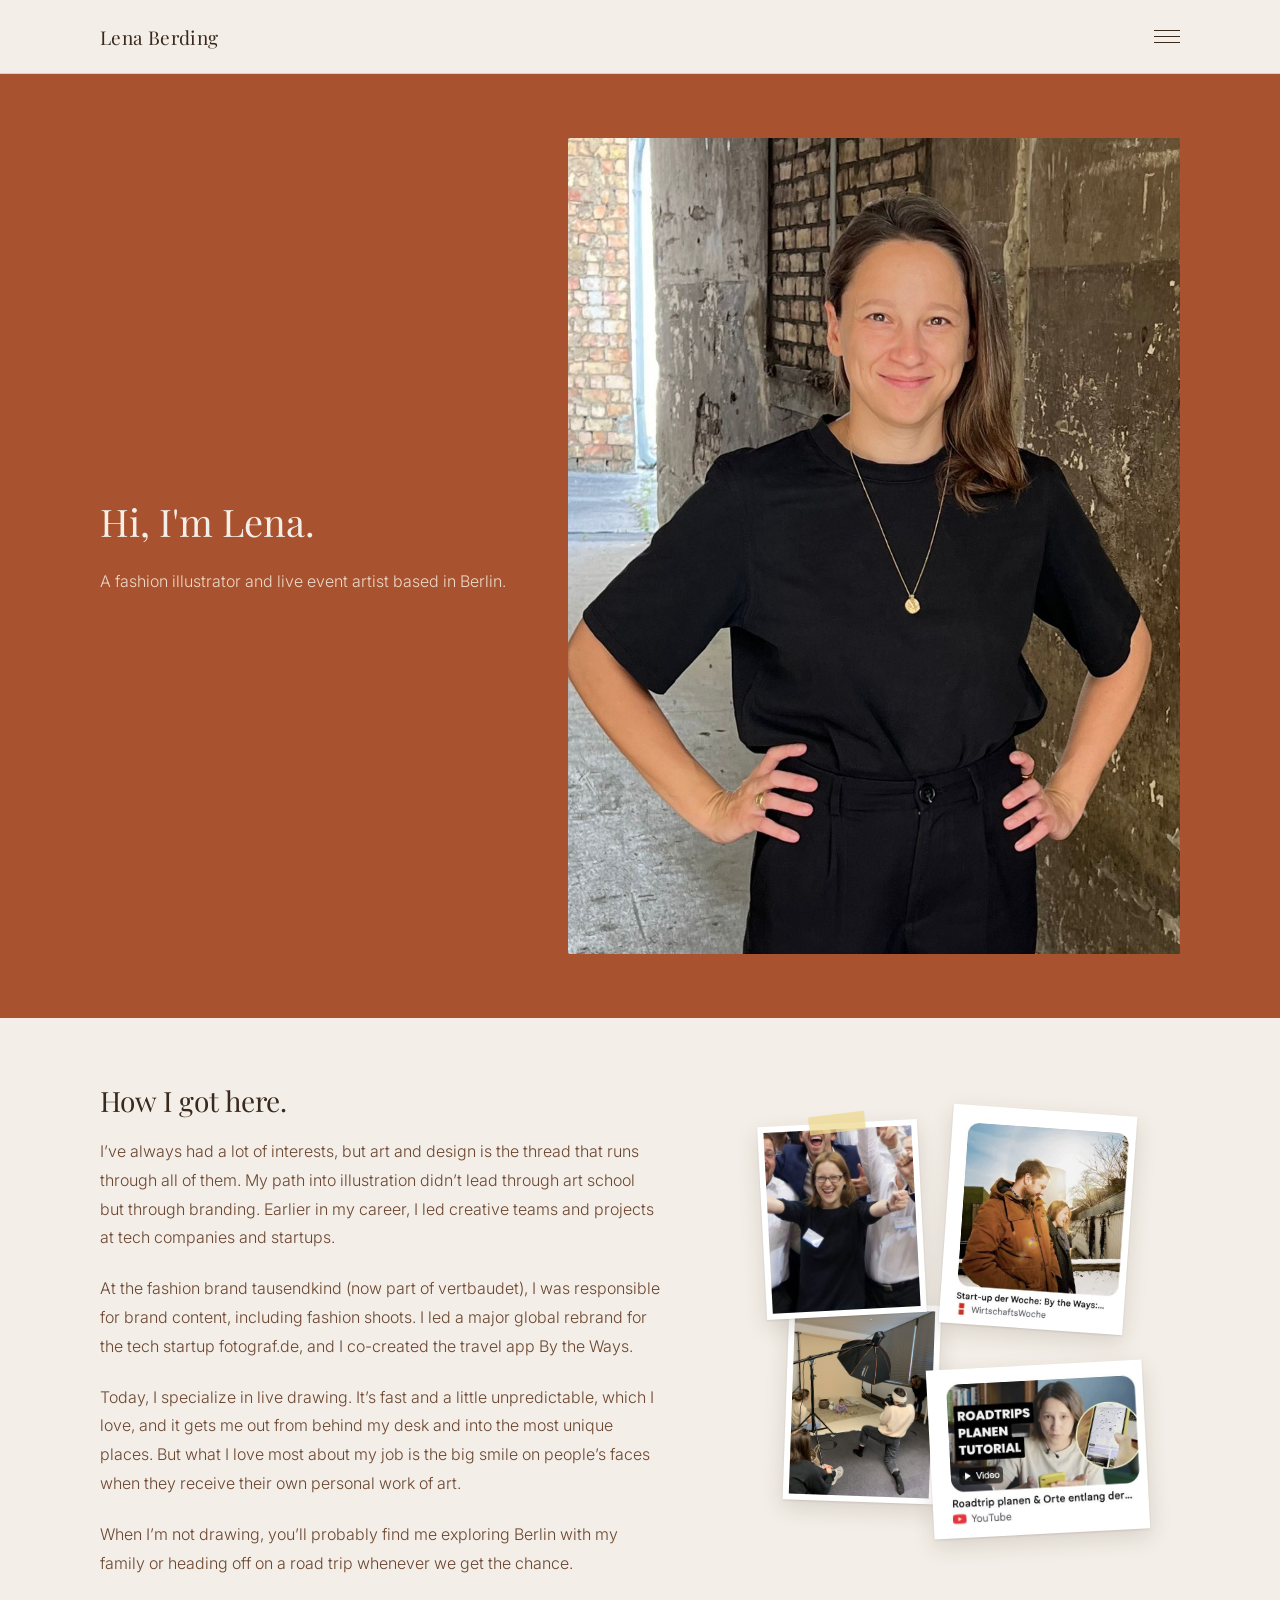
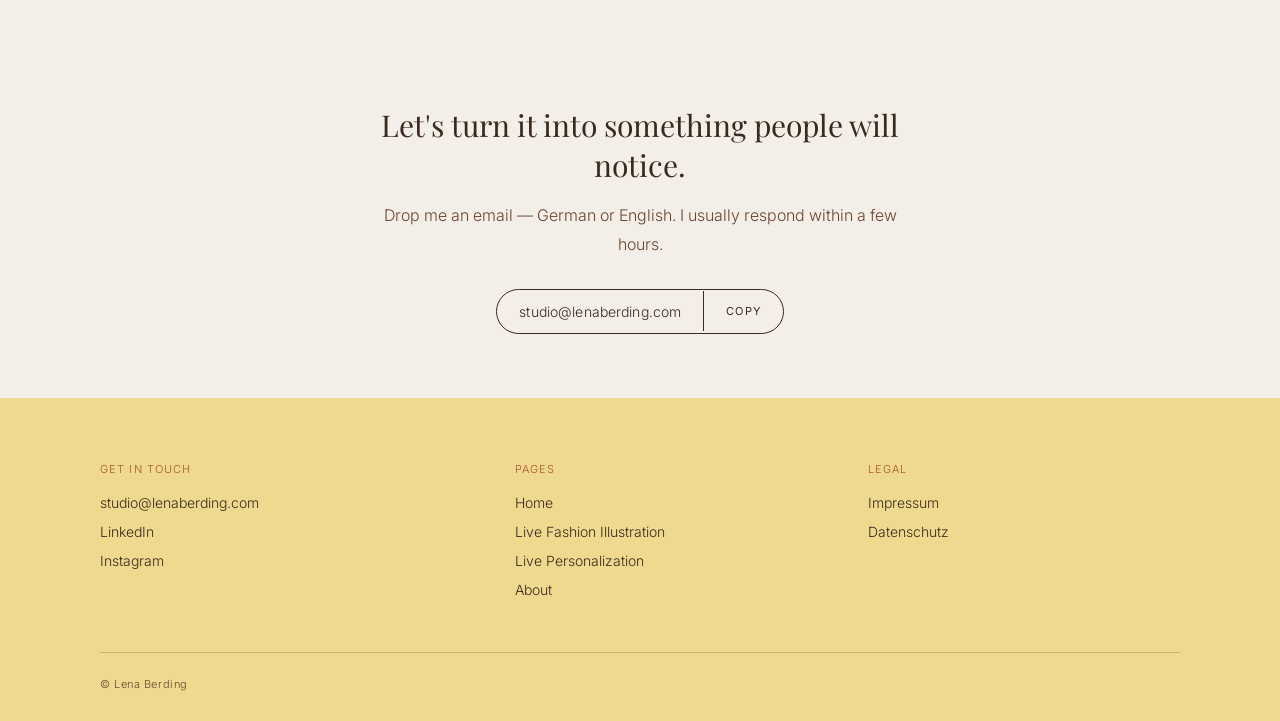
==== commit 4753d2c2: "About: neutrale Überschrift" ====
--- a/about.html
+++ b/about.html
@@ -91,7 +91,7 @@
     <div class="wrap about-story">
       <div class="about-story-text">
       <!-- TEXT: Werdegang — je Absatz eine Station -->
-      <h2 style="font-size:28px;">Creative career drawn outside the lines.</h2>
+      <h2 style="font-size:28px;">How I got here.</h2>
       <p class="lead" style="margin-top:18px; max-width:640px;">I’ve always had a lot of interests, but art and design is the thread that runs through all of them. My path into illustration didn’t lead through art school but through branding. Earlier in my career, I led creative teams and projects at tech companies and startups.</p>
       <p class="lead" style="margin-top:22px; max-width:640px;">At the fashion brand tausendkind (now part of vertbaudet), I was responsible for brand content, including fashion shoots. I led a major global rebrand for the tech startup fotograf.de, and I co-created the travel app By the Ways.</p>
       <p class="lead" style="margin-top:22px; max-width:640px;">Today, I specialize in live drawing. It’s fast and a little unpredictable, which I love, and it gets me out from behind my desk and into the most unique places. But what I love most about my job is the big smile on people’s faces when they receive their own personal work of art.</p>
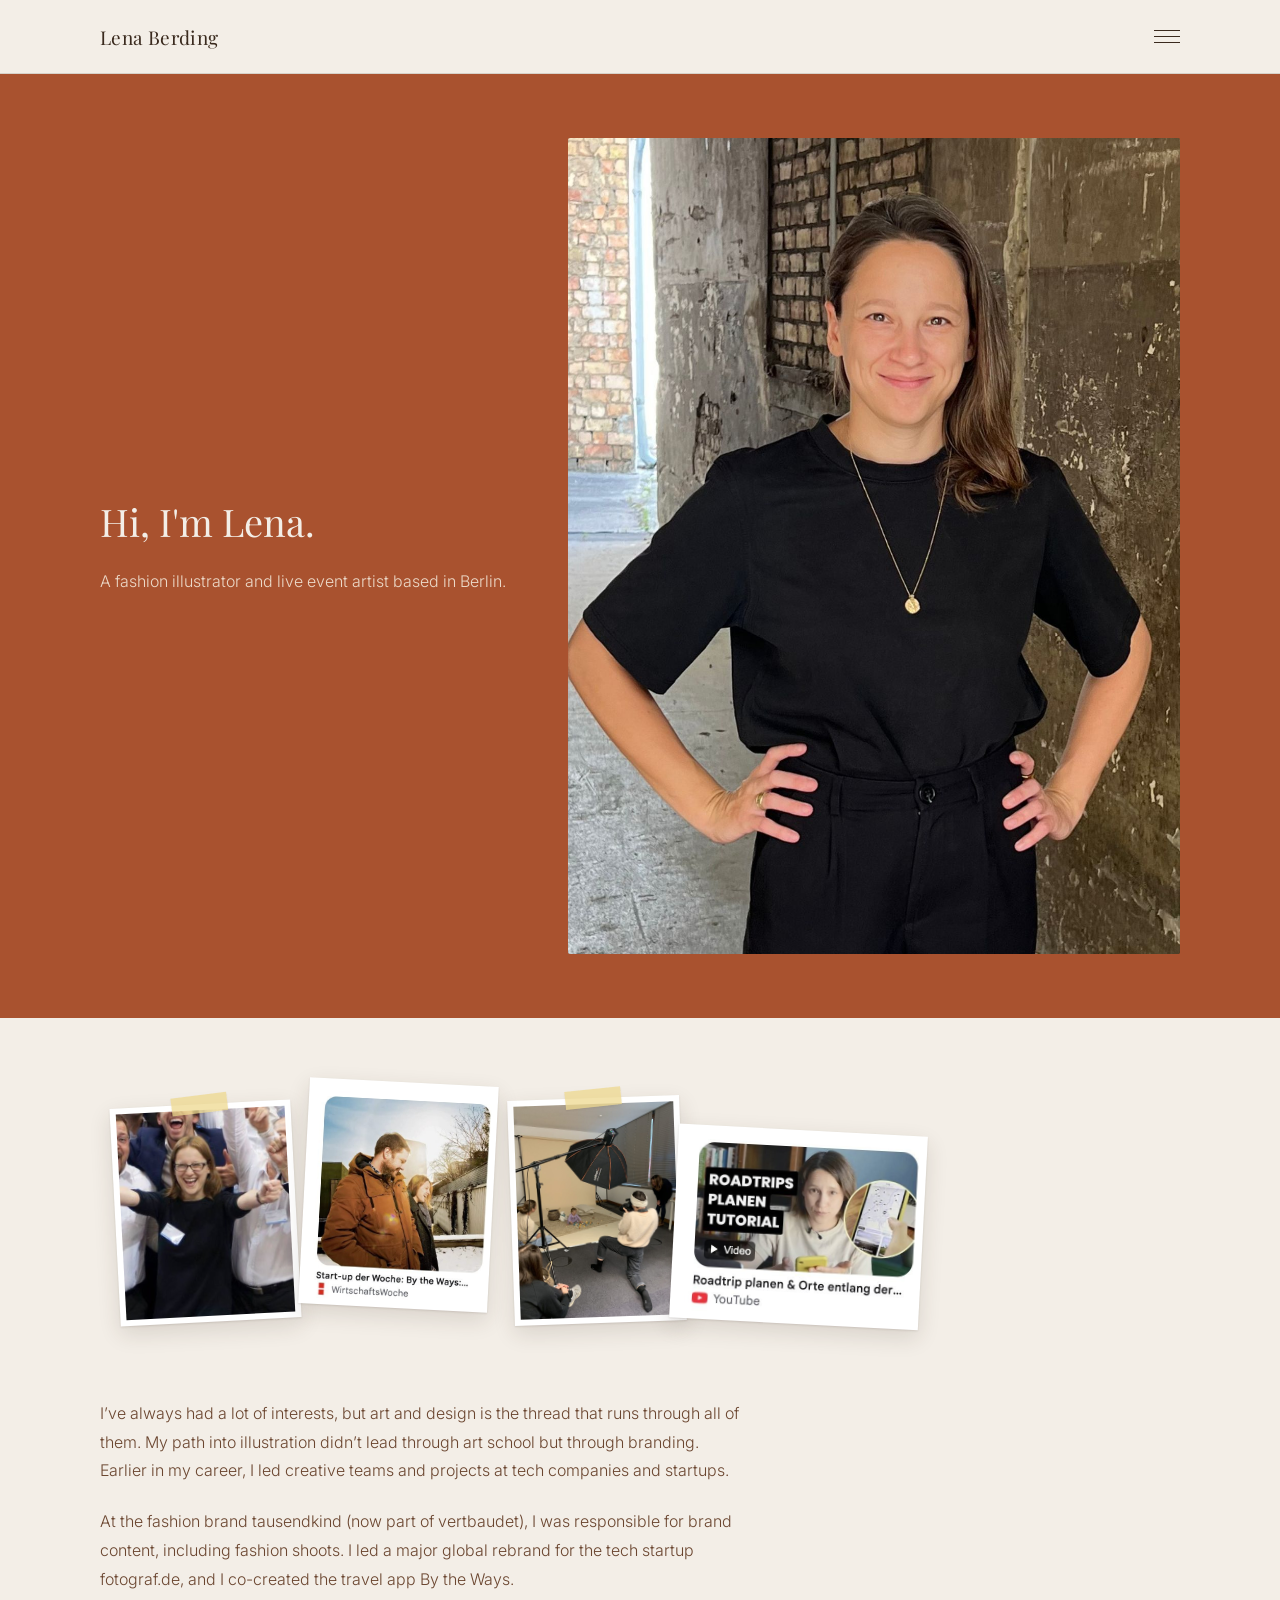
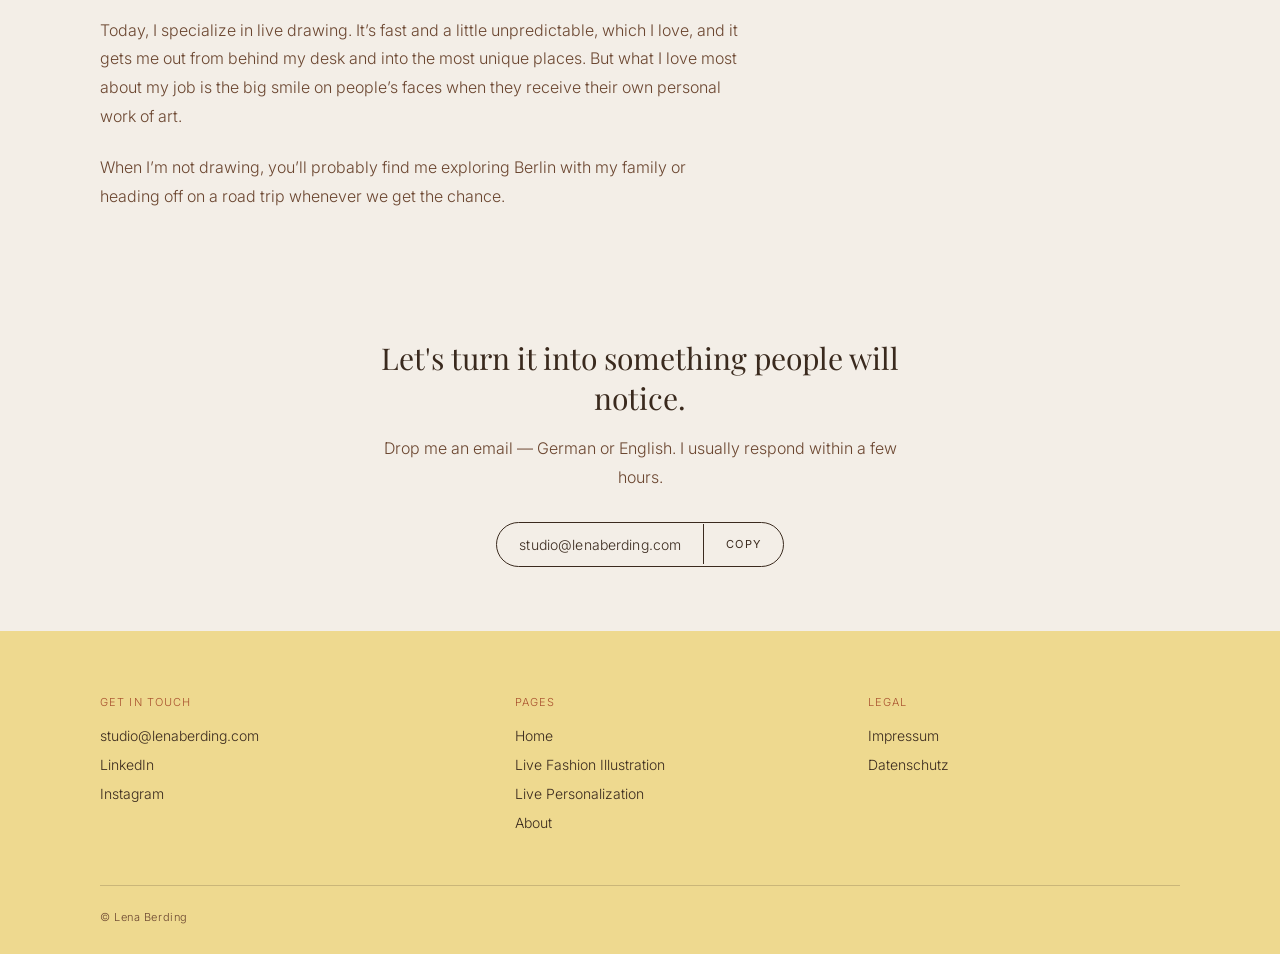
==== commit 6888e208: "About: Collage oben, Text darunter, ohne Überschrift" ====
--- a/about.html
+++ b/about.html
@@ -29,7 +29,7 @@
 
 <!-- Schriften werden selbst gehostet (fonts/-Ordner + @font-face in style.css) —
      kein Aufruf an Google-Server, daher kein Cookie-Banner dafür nötig. -->
-<link rel="stylesheet" href="style.css?v=16">
+<link rel="stylesheet" href="style.css?v=17">
 
 <script type="application/ld+json">
 {
@@ -89,19 +89,18 @@
 
   <section>
     <div class="wrap about-story">
-      <div class="about-story-text">
-      <!-- TEXT: Werdegang — je Absatz eine Station -->
-      <h2 style="font-size:28px;">How I got here.</h2>
-      <p class="lead" style="margin-top:18px; max-width:640px;">I’ve always had a lot of interests, but art and design is the thread that runs through all of them. My path into illustration didn’t lead through art school but through branding. Earlier in my career, I led creative teams and projects at tech companies and startups.</p>
-      <p class="lead" style="margin-top:22px; max-width:640px;">At the fashion brand tausendkind (now part of vertbaudet), I was responsible for brand content, including fashion shoots. I led a major global rebrand for the tech startup fotograf.de, and I co-created the travel app By the Ways.</p>
-      <p class="lead" style="margin-top:22px; max-width:640px;">Today, I specialize in live drawing. It’s fast and a little unpredictable, which I love, and it gets me out from behind my desk and into the most unique places. But what I love most about my job is the big smile on people’s faces when they receive their own personal work of art.</p>
-      <p class="lead" style="margin-top:22px; max-width:640px;">When I’m not drawing, you’ll probably find me exploring Berlin with my family or heading off on a road trip whenever we get the chance.</p>
-      </div>
       <div class="about-collage" aria-label="Glimpses from earlier projects">
         <figure class="clip c1 tape"><img src="images/about-lena-berding-fotograf-de-photokina.jpg" alt="Lena with the fotograf.de team at photokina" loading="lazy"></figure>
         <figure class="clip c2"><img src="images/about-by-the-ways-wirtschaftswoche-startup-der-woche.jpg" alt="WirtschaftsWoche article: Start-up der Woche, By the Ways" loading="lazy"></figure>
         <figure class="clip c3 tape"><img src="images/about-tausendkind-fashion-shoot-behind-the-scenes.jpg" alt="Behind the scenes at a tausendkind fashion shoot" loading="lazy"></figure>
         <figure class="clip c4"><img src="images/about-by-the-ways-roadtrip-tutorial.jpg" alt="By the Ways road trip planning tutorial on YouTube" loading="lazy"></figure>
+      </div>
+      <div class="about-story-text">
+      <!-- TEXT: Werdegang — je Absatz eine Station -->
+      <p class="lead" style="margin-top:0; max-width:640px;">I’ve always had a lot of interests, but art and design is the thread that runs through all of them. My path into illustration didn’t lead through art school but through branding. Earlier in my career, I led creative teams and projects at tech companies and startups.</p>
+      <p class="lead" style="margin-top:22px; max-width:640px;">At the fashion brand tausendkind (now part of vertbaudet), I was responsible for brand content, including fashion shoots. I led a major global rebrand for the tech startup fotograf.de, and I co-created the travel app By the Ways.</p>
+      <p class="lead" style="margin-top:22px; max-width:640px;">Today, I specialize in live drawing. It’s fast and a little unpredictable, which I love, and it gets me out from behind my desk and into the most unique places. But what I love most about my job is the big smile on people’s faces when they receive their own personal work of art.</p>
+      <p class="lead" style="margin-top:22px; max-width:640px;">When I’m not drawing, you’ll probably find me exploring Berlin with my family or heading off on a road trip whenever we get the chance.</p>
       </div>
     </div>
   </section>
--- a/style.css
+++ b/style.css
@@ -480,18 +480,22 @@
 ::selection { background: var(--butter); color: var(--ink); }
 
 /* ---------- about: collage ---------- */
-.about-story { display: grid; grid-template-columns: minmax(0, 1fr) minmax(0, 0.75fr); gap: 64px; align-items: center; }
-.about-story-text .lead { max-width: 560px !important; }
-.about-collage { position: relative; aspect-ratio: 1 / 1.1; width: 100%; max-width: 400px; justify-self: center; }
+.about-story { display: flex; flex-direction: column; gap: 48px; }
+.about-story-text .lead { max-width: 640px !important; }
+.about-collage { position: relative; width: 100%; max-width: 860px; aspect-ratio: 3.2 / 1; margin-left: -1%; }
 .clip { position: absolute; margin: 0; background: #fff; padding: 6px; box-shadow: 0 1px 2px rgba(58,42,30,0.12), 0 8px 22px rgba(58,42,30,0.14); }
 .clip img { display: block; width: 100%; height: auto; }
 .clip.tape::before { content: ""; position: absolute; top: -9px; left: 50%; width: 56px; height: 18px; transform: translateX(-50%) rotate(-4deg); background: rgba(238,217,143,0.75); box-shadow: 0 1px 2px rgba(58,42,30,0.08); }
-.c1 { left: 0;   top: 3%;  width: 40%; transform: rotate(-3deg); z-index: 2; }
-.c2 { left: 46%; top: 0;   width: 46%; transform: rotate(4deg);  z-index: 3; }
-.c3 { left: 6%;  top: 44%; width: 38%; transform: rotate(2deg);  z-index: 1; }
-.c4 { left: 42%; top: 58%; width: 54%; transform: rotate(-3deg); z-index: 4; }
-@media (max-width: 900px) {
-  .about-story { grid-template-columns: 1fr; gap: 48px; }
-  .about-collage { max-width: 340px; margin: 0 auto; }
+.c1 { left: 3%;  top: 8%;  width: 21%; transform: rotate(-3deg); z-index: 2; }
+.c2 { left: 25%; top: 0;   width: 22%; transform: rotate(3deg);  z-index: 3; }
+.c3 { left: 49%; top: 6%;  width: 20%; transform: rotate(-2deg); z-index: 1; }
+.c4 { left: 68%; top: 18%; width: 29%; transform: rotate(3deg);  z-index: 4; }
+@media (max-width: 700px) {
+  .about-story { gap: 40px; }
+  .about-collage { aspect-ratio: 1 / 1.1; max-width: 340px; margin: 0 auto; }
+  .c1 { left: 0;   top: 3%;  width: 40%; transform: rotate(-3deg); }
+  .c2 { left: 46%; top: 0;   width: 46%; transform: rotate(4deg); }
+  .c3 { left: 6%;  top: 44%; width: 38%; transform: rotate(2deg); }
+  .c4 { left: 42%; top: 58%; width: 54%; transform: rotate(-3deg); }
 }
 @media (max-width: 600px) { .clip { padding: 4px; } .clip.tape::before { width: 40px; height: 13px; top: -7px; } }
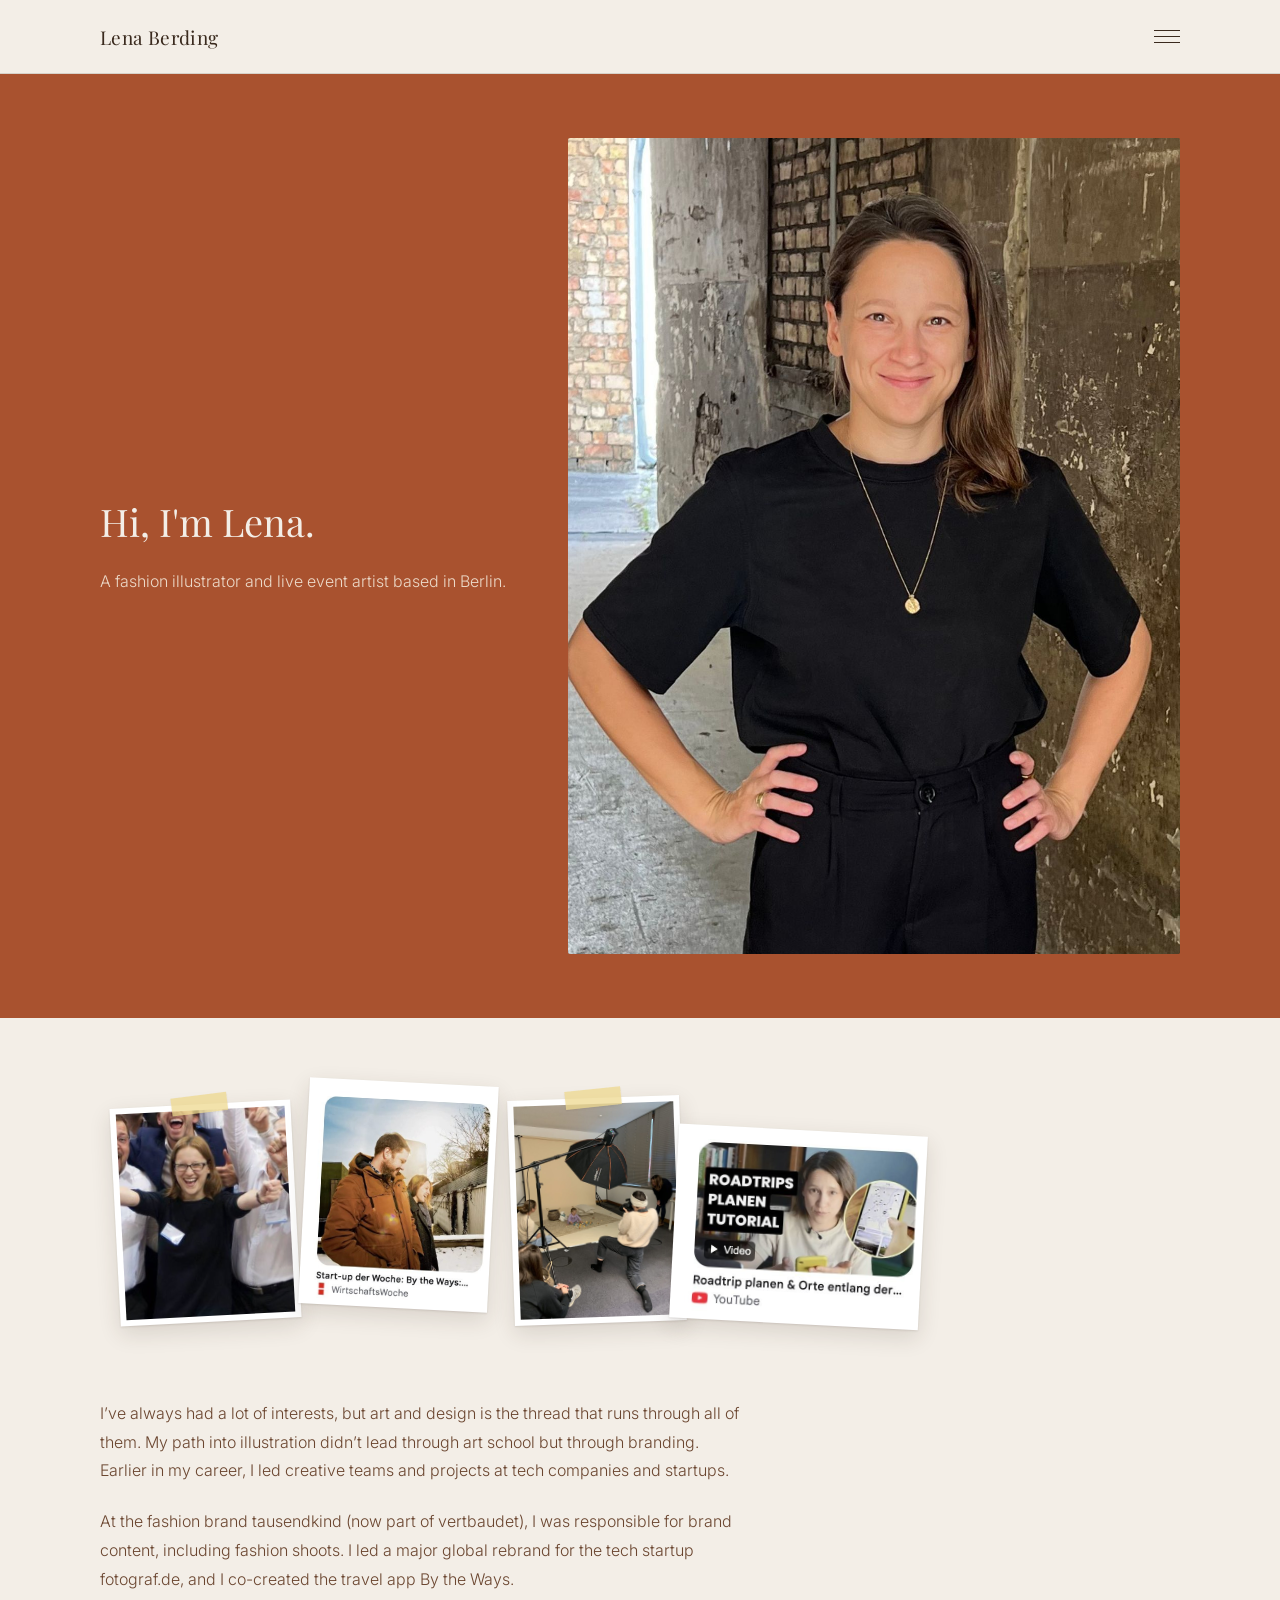
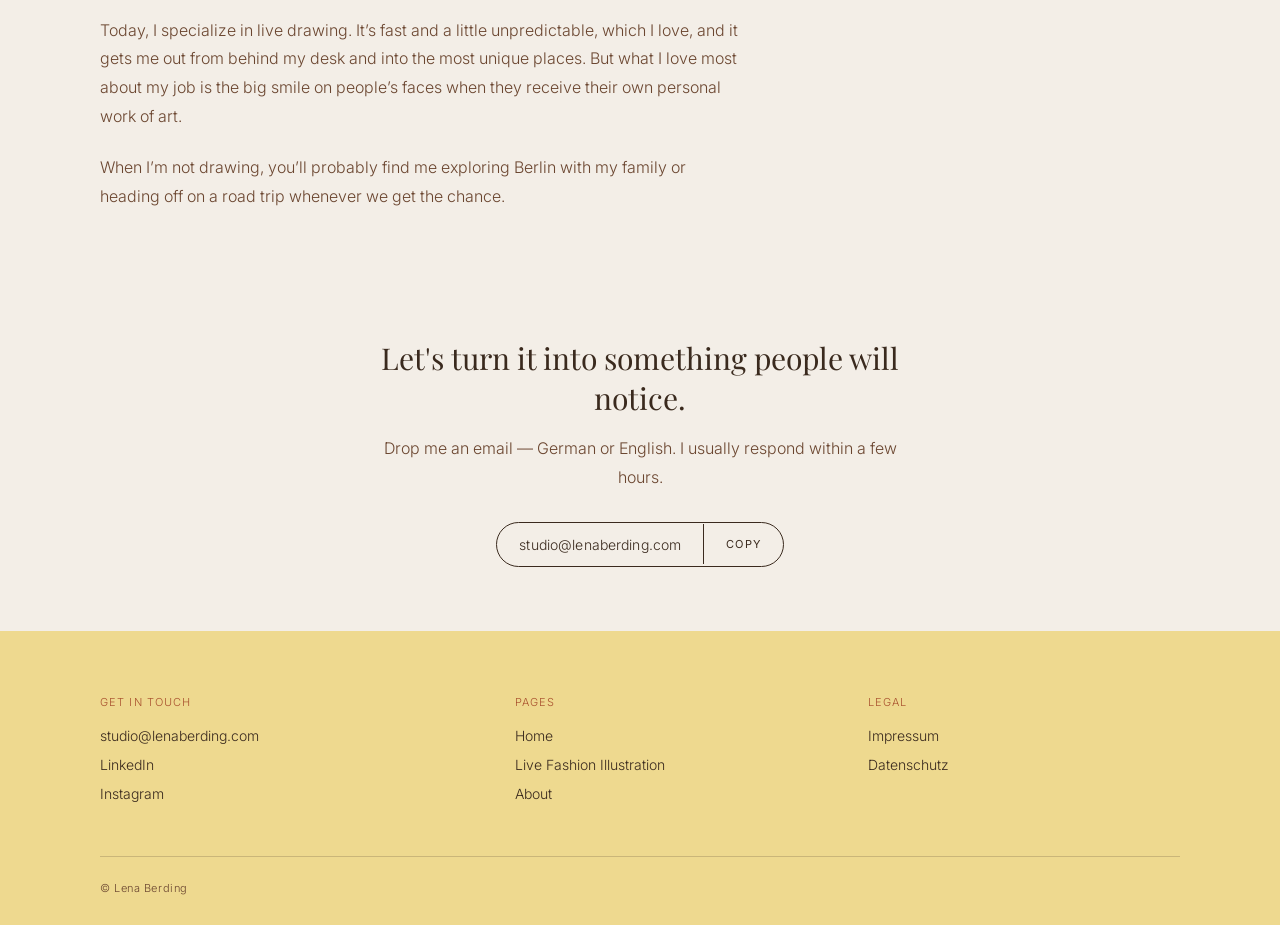
==== commit 09f24453: "Hide Live Personalization page for now and mention it on the live illustration page" ====
--- a/about.html
+++ b/about.html
@@ -61,7 +61,6 @@
   <nav class="overlay-links">
     <a href="index.html">Home</a>
     <a href="live-fashion-illustration.html">Live Fashion Illustration</a>
-    <a href="live-personalization.html">Live Personalization</a>
     <a href="about.html" aria-current="page">About</a>
   </nav>
   <div class="overlay-quick">
@@ -135,7 +134,6 @@
         <div class="foot-links">
           <a href="index.html">Home</a>
           <a href="live-fashion-illustration.html">Live Fashion Illustration</a>
-          <a href="live-personalization.html">Live Personalization</a>
           <a href="about.html">About</a>
         </div>
       </div>
